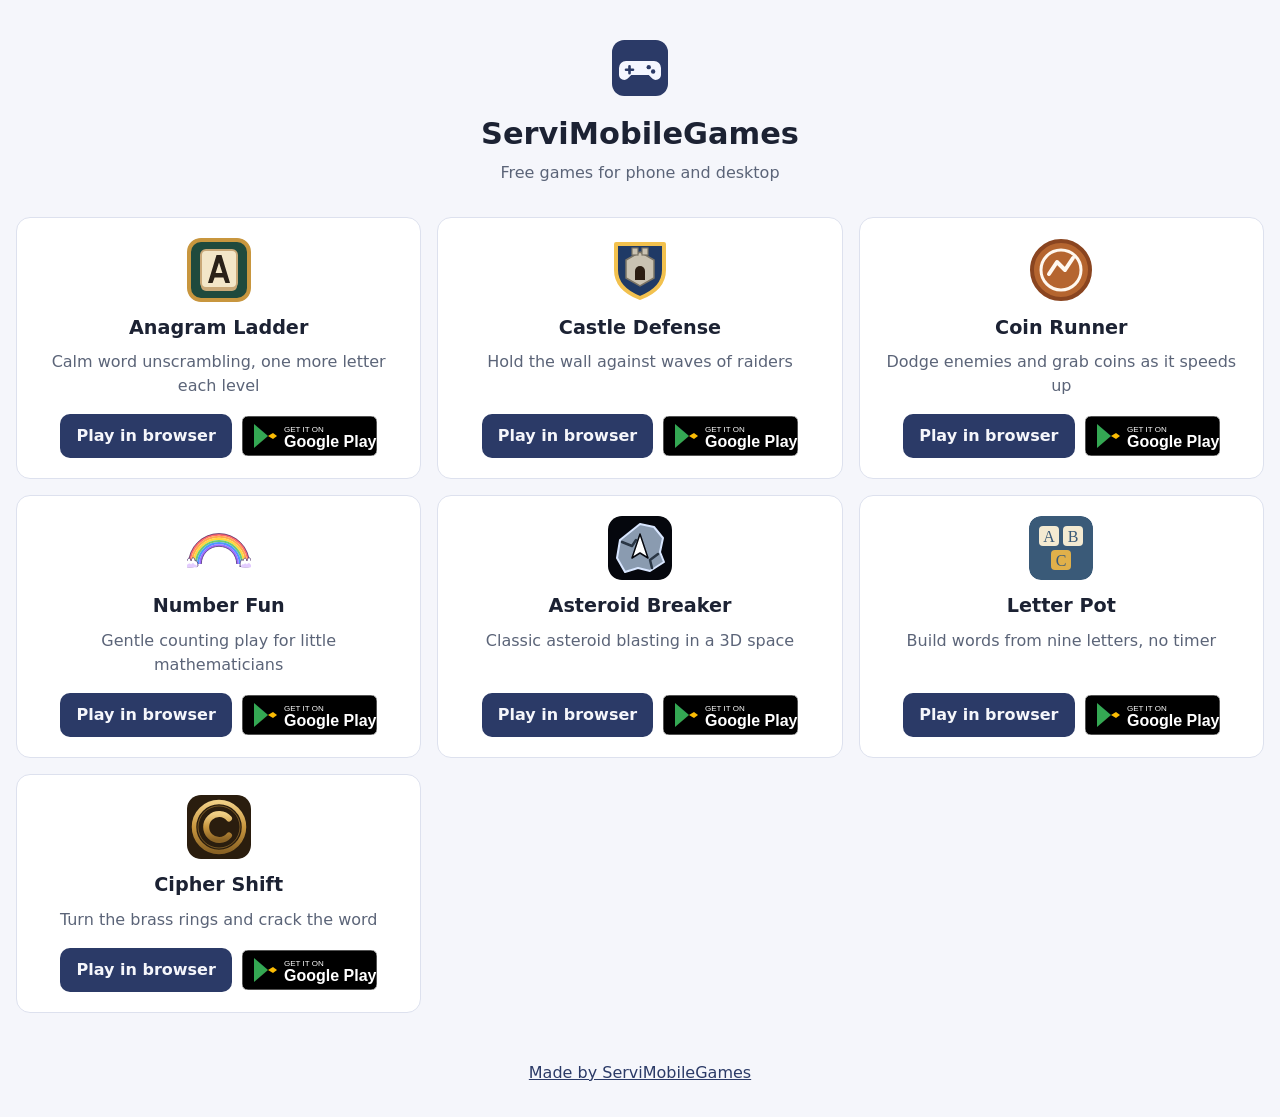
==== index.html @ 421587e9 "Hub site: landing page, 7 web games, Pages workflow" ====
<!doctype html>
<html lang="en"><head><meta charset="utf-8">
<meta name="viewport" content="width=device-width,initial-scale=1">
<title>ServiMobileGames</title>
<meta name="description" content="Free games for phone and desktop from ServiMobileGames. Play in your browser or get them on Google Play.">
<meta property="og:title" content="ServiMobileGames">
<meta property="og:description" content="Free games for phone and desktop.">
<meta property="og:type" content="website">
<link rel="icon" href="favicon.svg" type="image/svg+xml">
<style>
:root{--bg:#f5f6fb;--fg:#1c2233;--card:#fff;--mute:#5b6478;--acc:#2b3a67;--line:#dde1ee}
@media(prefers-color-scheme:dark){:root{--bg:#12151f;--fg:#e8ebf5;--card:#1b2030;--mute:#9aa3b8;--acc:#8fa4ff;--line:#2a3148}}
*{box-sizing:border-box}
body{margin:0;font:16px/1.5 system-ui,-apple-system,Segoe UI,Roboto,sans-serif;background:var(--bg);color:var(--fg)}
header{text-align:center;padding:40px 16px 16px}
header img{width:56px;height:56px}
h1{margin:8px 0 4px;font-size:1.9rem}
header p{margin:0;color:var(--mute)}
main{max-width:1400px;margin:0 auto;padding:16px}
#grid{display:grid;grid-template-columns:1fr;gap:16px}
@media(min-width:640px){#grid{grid-template-columns:repeat(2,1fr)}}
@media(min-width:1000px){#grid{grid-template-columns:repeat(3,1fr)}}
@media(min-width:1500px){#grid{grid-template-columns:repeat(4,1fr)}}
.card{background:var(--card);border:1px solid var(--line);border-radius:14px;padding:20px;display:flex;flex-direction:column;align-items:center;text-align:center;gap:8px}
.card img{width:64px;height:64px;border-radius:12px}
.card h2{margin:4px 0 0;font-size:1.2rem}
.card p{margin:0;color:var(--mute);flex:1}
.acts{display:flex;gap:10px;align-items:center;flex-wrap:wrap;justify-content:center;margin-top:8px}
.btn{background:var(--acc);color:var(--bg);padding:10px 16px;border-radius:10px;text-decoration:none;font-weight:600;min-height:44px;display:inline-flex;align-items:center}
.gp{display:inline-flex;min-height:44px;align-items:center;text-decoration:none}
footer{text-align:center;padding:32px 16px;color:var(--mute)}
footer a{color:var(--acc)}
</style></head><body>
<header><img src="favicon.svg" alt=""><h1>ServiMobileGames</h1><p>Free games for phone and desktop</p></header>
<main><div id="grid">
<div class="card"><img src="anagram-game/favicon.svg" alt="" width="64" height="64"><h2>Anagram Ladder</h2><p>Calm word unscrambling, one more letter each level</p><div class="acts"><a class="btn" href="./anagram-game/">Play in browser</a><a class="gp" href="https://play.google.com/store/apps/details?id=com.servimobilegames.anagramladder">Google Play</a></div></div>
<div class="card"><img src="castle-defense/favicon.svg" alt="" width="64" height="64"><h2>Castle Defense</h2><p>Hold the wall against waves of raiders</p><div class="acts"><a class="btn" href="./castle-defense/">Play in browser</a><a class="gp" href="https://play.google.com/store/apps/details?id=com.servimobilegames.castledefense">Google Play</a></div></div>
<div class="card"><img src="coin-runner/favicon.svg" alt="" width="64" height="64"><h2>Coin Runner</h2><p>Dodge enemies and grab coins as it speeds up</p><div class="acts"><a class="btn" href="./coin-runner/">Play in browser</a><a class="gp" href="https://play.google.com/store/apps/details?id=com.servimobilegames.coinrunner">Google Play</a></div></div>
<div class="card"><img src="number-game/favicon.svg" alt="" width="64" height="64"><h2>Number Fun</h2><p>Gentle counting play for little mathematicians</p><div class="acts"><a class="btn" href="./number-game/">Play in browser</a><a class="gp" href="https://play.google.com/store/apps/details?id=com.servimobilegames.numberfun">Google Play</a></div></div>
<div class="card"><img src="shooter/favicon.svg" alt="" width="64" height="64"><h2>Asteroid Breaker</h2><p>Classic asteroid blasting in a 3D space</p><div class="acts"><a class="btn" href="./shooter/">Play in browser</a><a class="gp" href="https://play.google.com/store/apps/details?id=com.servimobilegames.asteroidbreaker">Google Play</a></div></div>
<div class="card"><img src="word-game/favicon.svg" alt="" width="64" height="64"><h2>Letter Pot</h2><p>Build words from nine letters, no timer</p><div class="acts"><a class="btn" href="./word-game/">Play in browser</a><a class="gp" href="https://play.google.com/store/apps/details?id=com.servimobilegames.letterpot">Google Play</a></div></div>
<div class="card"><img src="cipher-shift/favicon.svg" alt="" width="64" height="64"><h2>Cipher Shift</h2><p>Turn the brass rings and crack the word</p><div class="acts"><a class="btn" href="./cipher-shift/">Play in browser</a><a class="gp" href="https://play.google.com/store/apps/details?id=com.servimobilegames.ciphershift">Google Play</a></div></div>
</div></main>
<footer><a id="dev" href="https://play.google.com/store/apps/dev?id=PLACEHOLDER_DEV_ID">Made by ServiMobileGames</a></footer>
<script>
(function () {
  var badge = '<svg xmlns="http://www.w3.org/2000/svg" width="135" height="40" viewBox="0 0 135 40" role="img" aria-label="Get it on Google Play"><rect width="135" height="40" rx="6" fill="#000" stroke="#a6a6a6"/><path d="M12 8l14 12-14 12z" fill="#34a853"/><path d="M12 8l10 8.5L26 20z" fill="#4285f4"/><path d="M12 32l10-8.5L26 20z" fill="#ea4335"/><path d="M26 20l5-3 4 3-4 3z" fill="#fbbc04"/><text x="42" y="16" fill="#fff" font-family="Arial,sans-serif" font-size="8">GET IT ON</text><text x="42" y="31" fill="#fff" font-family="Arial,sans-serif" font-size="16" font-weight="bold">Google Play</text></svg>';
  var MAP = { "&": "&amp;", "<": "&lt;", ">": "&gt;", '"': "&quot;" };
  function esc(s) { return String(s).replace(/[&<>"]/g, function (c) { return MAP[c]; }); }
  fetch("games.json").then(function (r) { if (!r.ok) throw new Error("bad"); return r.json(); }).then(function (d) {
    document.getElementById("dev").href = d.playDeveloper;
    document.getElementById("grid").innerHTML = d.games.map(function (g) {
      return '<div class="card"><img src="' + esc(g.icon) + '" alt="" width="64" height="64"><h2>' + esc(g.title) +
        '</h2><p>' + esc(g.tagline) + '</p><div class="acts"><a class="btn" href="./' + esc(g.slug) +
        '/">Play in browser</a><a class="gp" href="' + esc(g.play) + '">' + badge + '</a></div></div>';
    }).join("");
  }).catch(function () {});
})();
</script></body></html>
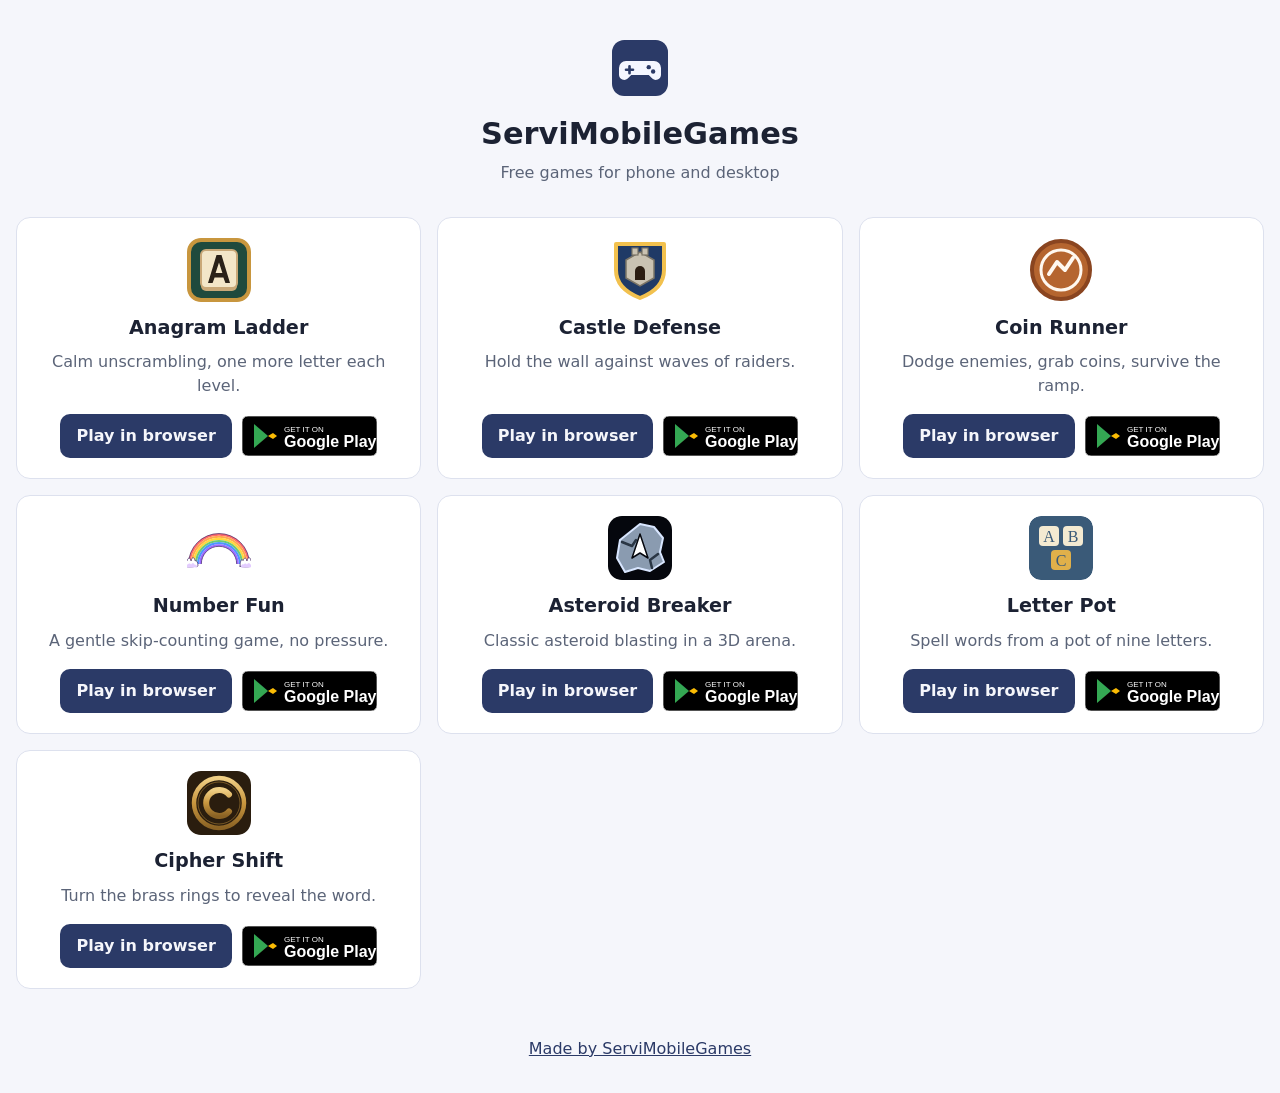
==== commit 7c0291b9: "Share cards and Open Graph tags" ====
--- a/index.html
+++ b/index.html
@@ -6,6 +6,10 @@
 <meta property="og:title" content="ServiMobileGames">
 <meta property="og:description" content="Free games for phone and desktop.">
 <meta property="og:type" content="website">
+<meta property="og:image" content="https://ugots.github.io/servimobilegames/share.png">
+<meta property="og:url" content="https://ugots.github.io/servimobilegames/">
+<meta name="twitter:card" content="summary_large_image">
+<meta name="twitter:image" content="https://ugots.github.io/servimobilegames/share.png">
 <link rel="icon" href="favicon.svg" type="image/svg+xml">
 <style>
 :root{--bg:#f5f6fb;--fg:#1c2233;--card:#fff;--mute:#5b6478;--acc:#2b3a67;--line:#dde1ee}
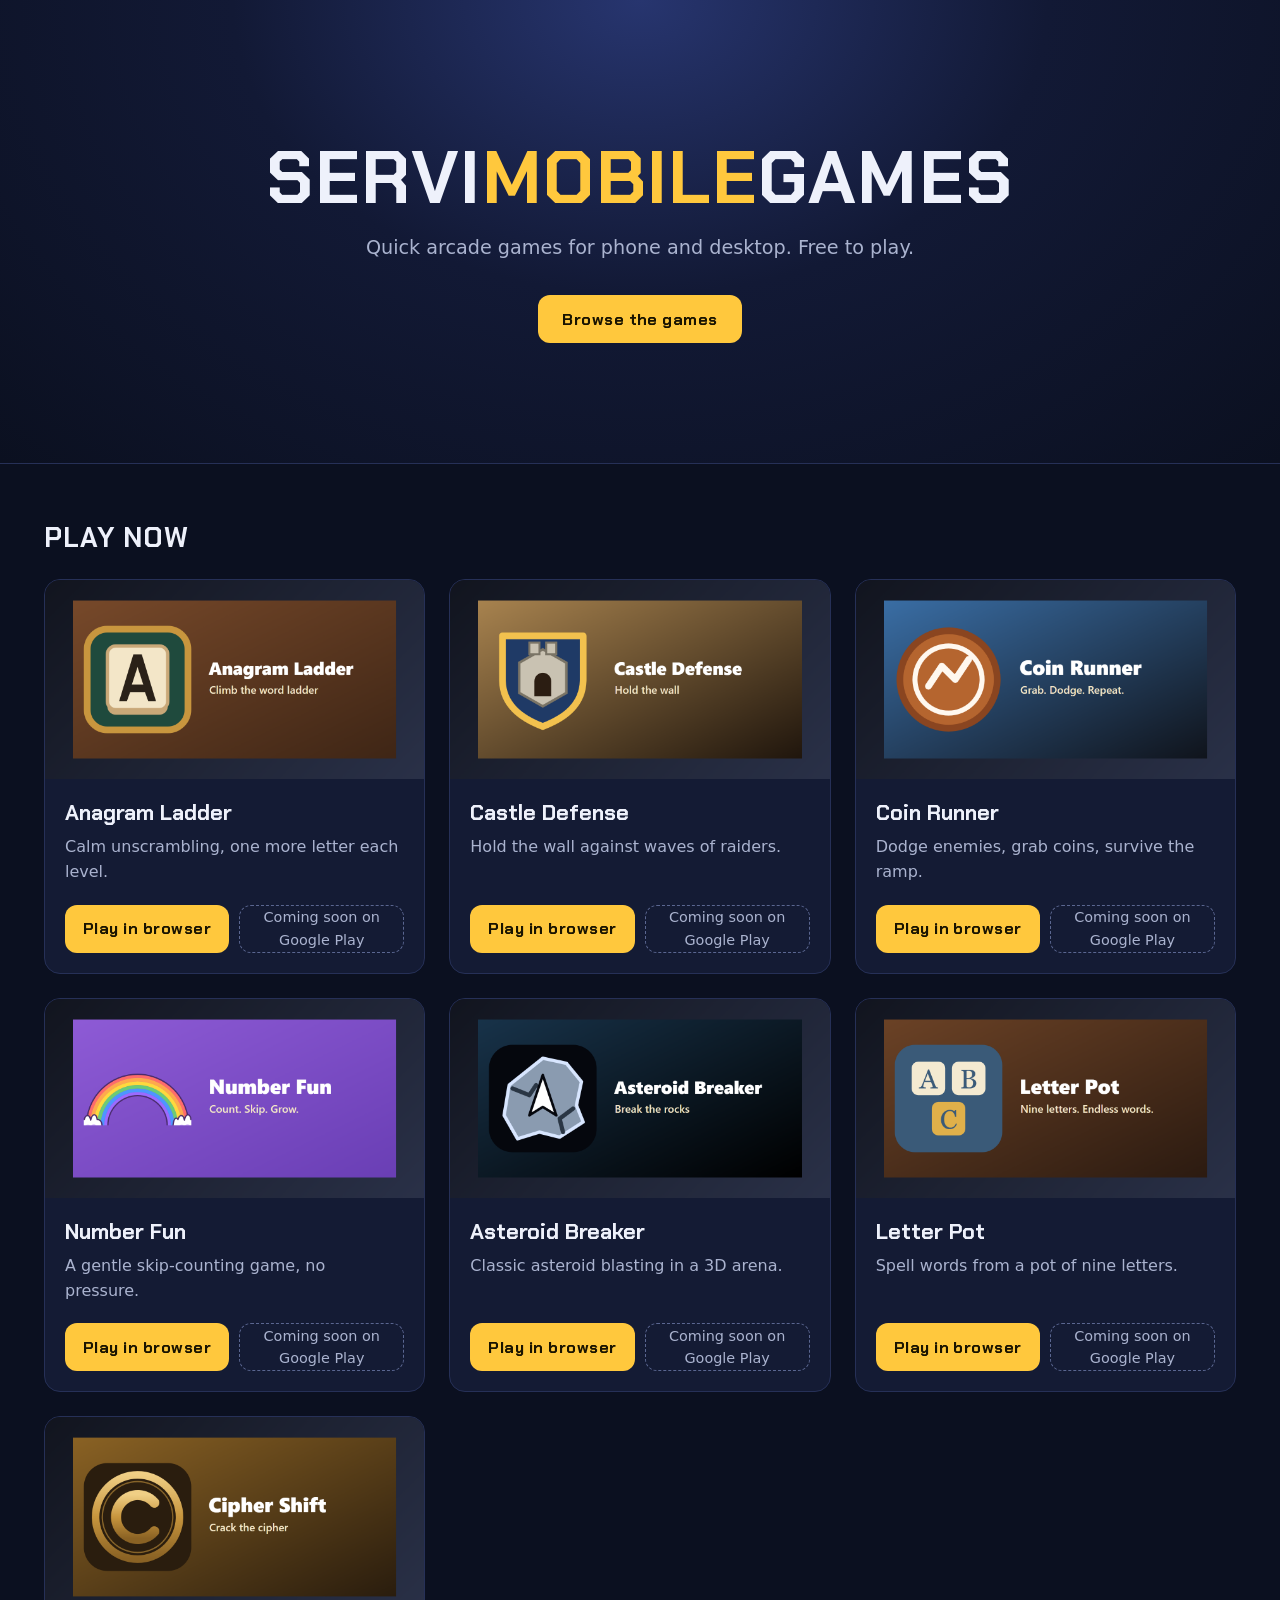
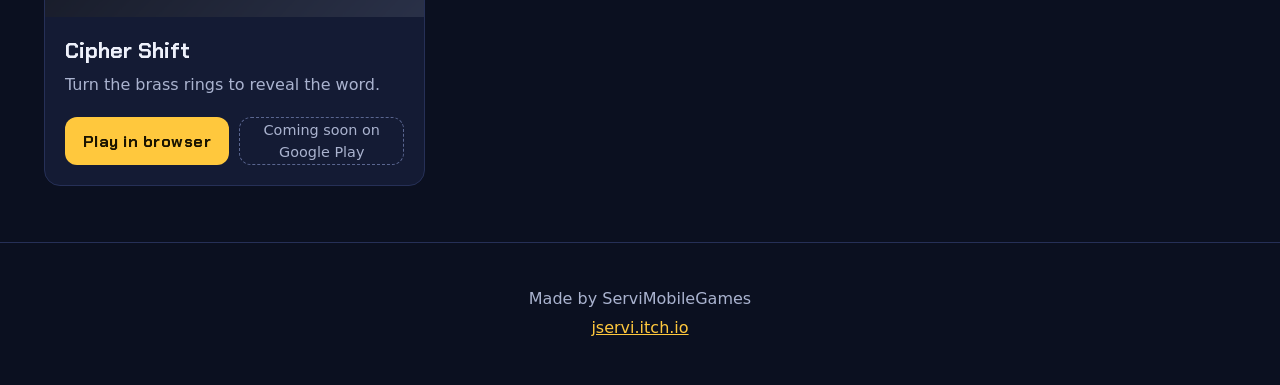
==== commit a4e5dd0a: "Redesign hub landing page Co-Authored-By: Claude Fable 5.1 <noreply@anthropic.com>" ====
--- a/index.html
+++ b/index.html
@@ -11,52 +11,68 @@
 <meta name="twitter:card" content="summary_large_image">
 <meta name="twitter:image" content="https://ugots.github.io/servimobilegames/share.png">
 <link rel="icon" href="favicon.svg" type="image/svg+xml">
+<link rel="preconnect" href="https://fonts.googleapis.com"><link rel="preconnect" href="https://fonts.gstatic.com" crossorigin>
+<link href="https://fonts.googleapis.com/css2?family=Chakra+Petch:wght@600;700&display=swap" rel="stylesheet">
 <style>
-:root{--bg:#f5f6fb;--fg:#1c2233;--card:#fff;--mute:#5b6478;--acc:#2b3a67;--line:#dde1ee}
-@media(prefers-color-scheme:dark){:root{--bg:#12151f;--fg:#e8ebf5;--card:#1b2030;--mute:#9aa3b8;--acc:#8fa4ff;--line:#2a3148}}
+:root{--bg:#0b1020;--bg2:#121935;--card:#141b34;--fg:#eef1fb;--mute:#aab3cf;--acc:#ffc83d;--accfg:#1a1400;--line:#263057;--disp:"Chakra Petch",Impact,system-ui,sans-serif}
 *{box-sizing:border-box}
-body{margin:0;font:16px/1.5 system-ui,-apple-system,Segoe UI,Roboto,sans-serif;background:var(--bg);color:var(--fg)}
-header{text-align:center;padding:40px 16px 16px}
-header img{width:56px;height:56px}
-h1{margin:8px 0 4px;font-size:1.9rem}
-header p{margin:0;color:var(--mute)}
-main{max-width:1400px;margin:0 auto;padding:16px}
-#grid{display:grid;grid-template-columns:1fr;gap:16px}
-@media(min-width:640px){#grid{grid-template-columns:repeat(2,1fr)}}
-@media(min-width:1000px){#grid{grid-template-columns:repeat(3,1fr)}}
-@media(min-width:1500px){#grid{grid-template-columns:repeat(4,1fr)}}
-.card{background:var(--card);border:1px solid var(--line);border-radius:14px;padding:20px;display:flex;flex-direction:column;align-items:center;text-align:center;gap:8px}
-.card img{width:64px;height:64px;border-radius:12px}
-.card h2{margin:4px 0 0;font-size:1.2rem}
-.card p{margin:0;color:var(--mute);flex:1}
-.acts{display:flex;gap:10px;align-items:center;flex-wrap:wrap;justify-content:center;margin-top:8px}
-.btn{background:var(--acc);color:var(--bg);padding:10px 16px;border-radius:10px;text-decoration:none;font-weight:600;min-height:44px;display:inline-flex;align-items:center}
-.gp{display:inline-flex;min-height:44px;align-items:center;text-decoration:none}
-footer{text-align:center;padding:32px 16px;color:var(--mute)}
-footer a{color:var(--acc)}
+html{scroll-behavior:smooth}
+body{margin:0;font:16px/1.55 system-ui,-apple-system,Segoe UI,Roboto,sans-serif;background:var(--bg);color:var(--fg);overflow-x:hidden}
+a:focus-visible{outline:3px solid #fff;outline-offset:3px;box-shadow:0 0 0 6px var(--acc)}
+.hero{text-align:center;padding:96px 24px 80px;background:radial-gradient(ellipse at 50% 0,#27356f 0,var(--bg2) 45%,var(--bg) 100%);border-bottom:1px solid var(--line)}
+.hero h1{font:700 clamp(2.2rem,8vw,4.6rem)/1.05 var(--disp);margin:0 0 16px;letter-spacing:.02em;text-transform:uppercase}
+.hero h1 span{color:var(--acc)}
+.hero p{margin:0 auto 32px;max-width:34em;font-size:1.2rem;color:var(--mute)}
+.btn{display:inline-flex;align-items:center;justify-content:center;min-height:48px;padding:0 24px;border-radius:12px;background:var(--acc);color:var(--accfg);font:700 1rem var(--disp);letter-spacing:.03em;text-decoration:none;transition:transform .15s,filter .15s}
+.btn:hover{filter:brightness(1.1);transform:translateY(-2px)}
+main{max-width:1240px;margin:0 auto;padding:56px 24px}
+h2.sec{font:700 1.7rem var(--disp);text-transform:uppercase;letter-spacing:.04em;margin:0 0 24px}
+#grid{display:grid;grid-template-columns:repeat(2,1fr);gap:24px}
+.card{background:var(--card);border:1px solid var(--line);border-radius:16px;overflow:hidden;display:flex;flex-direction:column;transition:transform .2s,border-color .2s,box-shadow .2s}
+.card:hover{transform:translateY(-6px);border-color:var(--acc);box-shadow:0 14px 34px rgba(0,0,0,.5)}
+.art{display:block;width:100%;height:auto;aspect-ratio:1200/630;object-fit:cover;background:var(--bg2)}
+.body{padding:20px;display:flex;flex-direction:column;gap:8px;flex:1}
+.body h3{margin:0;font:700 1.35rem var(--disp)}
+.body p{margin:0;color:var(--mute);flex:1}
+.acts{display:flex;flex-direction:column;gap:10px;margin-top:12px}
+.soon{display:flex;align-items:center;justify-content:center;min-height:44px;border:1px dashed #5a6690;border-radius:12px;color:var(--mute);font-size:.9rem;text-align:center;padding:0 12px}
+.gp{display:flex;align-items:center;justify-content:center;min-height:44px;border:1px solid #5a6690;border-radius:12px;color:var(--fg);text-decoration:none;font-weight:600}
+.nojs{color:var(--mute)}.nojs a{color:var(--acc)}
+footer{text-align:center;padding:40px 24px;border-top:1px solid var(--line);color:var(--mute)}
+footer a{color:var(--acc)}footer p{margin:4px 0}
+@media(min-width:900px){#grid{grid-template-columns:repeat(3,1fr)}.acts{flex-direction:row}.acts .btn{padding:0 18px}.soon,.gp{flex:1}.hero{padding:140px 24px 120px}}
+@media(max-width:599px){
+.hero{padding:56px 16px 48px}.hero p{font-size:1.05rem}
+.hero .btn{width:100%}
+main{padding:32px 16px}
+#grid{grid-template-columns:1fr;gap:20px}
+.card:hover{transform:none}
+.acts .btn,.soon,.gp{width:100%;min-height:48px}
+}
+@media(prefers-reduced-motion:reduce){*{transition:none!important;scroll-behavior:auto!important}}
 </style></head><body>
-<header><img src="favicon.svg" alt=""><h1>ServiMobileGames</h1><p>Free games for phone and desktop</p></header>
-<main><div id="grid">
-<div class="card"><img src="anagram-game/favicon.svg" alt="" width="64" height="64"><h2>Anagram Ladder</h2><p>Calm word unscrambling, one more letter each level</p><div class="acts"><a class="btn" href="./anagram-game/">Play in browser</a><a class="gp" href="https://play.google.com/store/apps/details?id=com.servimobilegames.anagramladder">Google Play</a></div></div>
-<div class="card"><img src="castle-defense/favicon.svg" alt="" width="64" height="64"><h2>Castle Defense</h2><p>Hold the wall against waves of raiders</p><div class="acts"><a class="btn" href="./castle-defense/">Play in browser</a><a class="gp" href="https://play.google.com/store/apps/details?id=com.servimobilegames.castledefense">Google Play</a></div></div>
-<div class="card"><img src="coin-runner/favicon.svg" alt="" width="64" height="64"><h2>Coin Runner</h2><p>Dodge enemies and grab coins as it speeds up</p><div class="acts"><a class="btn" href="./coin-runner/">Play in browser</a><a class="gp" href="https://play.google.com/store/apps/details?id=com.servimobilegames.coinrunner">Google Play</a></div></div>
-<div class="card"><img src="number-game/favicon.svg" alt="" width="64" height="64"><h2>Number Fun</h2><p>Gentle counting play for little mathematicians</p><div class="acts"><a class="btn" href="./number-game/">Play in browser</a><a class="gp" href="https://play.google.com/store/apps/details?id=com.servimobilegames.numberfun">Google Play</a></div></div>
-<div class="card"><img src="shooter/favicon.svg" alt="" width="64" height="64"><h2>Asteroid Breaker</h2><p>Classic asteroid blasting in a 3D space</p><div class="acts"><a class="btn" href="./shooter/">Play in browser</a><a class="gp" href="https://play.google.com/store/apps/details?id=com.servimobilegames.asteroidbreaker">Google Play</a></div></div>
-<div class="card"><img src="word-game/favicon.svg" alt="" width="64" height="64"><h2>Letter Pot</h2><p>Build words from nine letters, no timer</p><div class="acts"><a class="btn" href="./word-game/">Play in browser</a><a class="gp" href="https://play.google.com/store/apps/details?id=com.servimobilegames.letterpot">Google Play</a></div></div>
-<div class="card"><img src="cipher-shift/favicon.svg" alt="" width="64" height="64"><h2>Cipher Shift</h2><p>Turn the brass rings and crack the word</p><div class="acts"><a class="btn" href="./cipher-shift/">Play in browser</a><a class="gp" href="https://play.google.com/store/apps/details?id=com.servimobilegames.ciphershift">Google Play</a></div></div>
-</div></main>
-<footer><a id="dev" href="https://play.google.com/store/apps/dev?id=PLACEHOLDER_DEV_ID">Made by ServiMobileGames</a></footer>
+<section class="hero"><h1>Servi<span>Mobile</span>Games</h1><p>Quick arcade games for phone and desktop. Free to play.</p><a class="btn" href="#games">Browse the games</a></section>
+<main id="games"><h2 class="sec">Play now</h2>
+<div id="grid"><p class="nojs">Loading games... With JavaScript off, play directly: <a href="anagram-game/">Anagram Ladder</a>, <a href="castle-defense/">Castle Defense</a>, <a href="coin-runner/">Coin Runner</a>, <a href="number-game/">Number Fun</a>, <a href="shooter/">Asteroid Breaker</a>, <a href="word-game/">Letter Pot</a>, <a href="cipher-shift/">Cipher Shift</a>.</p></div></main>
+<footer><p>Made by ServiMobileGames</p><p><a href="https://jservi.itch.io">jservi.itch.io</a></p></footer>
 <script>
 (function () {
-  var badge = '<svg xmlns="http://www.w3.org/2000/svg" width="135" height="40" viewBox="0 0 135 40" role="img" aria-label="Get it on Google Play"><rect width="135" height="40" rx="6" fill="#000" stroke="#a6a6a6"/><path d="M12 8l14 12-14 12z" fill="#34a853"/><path d="M12 8l10 8.5L26 20z" fill="#4285f4"/><path d="M12 32l10-8.5L26 20z" fill="#ea4335"/><path d="M26 20l5-3 4 3-4 3z" fill="#fbbc04"/><text x="42" y="16" fill="#fff" font-family="Arial,sans-serif" font-size="8">GET IT ON</text><text x="42" y="31" fill="#fff" font-family="Arial,sans-serif" font-size="16" font-weight="bold">Google Play</text></svg>';
+  // Google Play ids are placeholders until real ones land. A game counts as "coming soon"
+  // while its play URL contains "placeholder" or its package starts with PLACEHOLDER_PREFIX.
+  // Set a real package/URL in games.json (and change the prefix) and the badge flips to a live link.
+  var PLACEHOLDER_PREFIX = "com.servimobilegames.";
+  function isPlaceholder(g) {
+    return /placeholder/i.test(g.play || "") || String(g.package || "").indexOf(PLACEHOLDER_PREFIX) === 0;
+  }
   var MAP = { "&": "&amp;", "<": "&lt;", ">": "&gt;", '"': "&quot;" };
   function esc(s) { return String(s).replace(/[&<>"]/g, function (c) { return MAP[c]; }); }
   fetch("games.json").then(function (r) { if (!r.ok) throw new Error("bad"); return r.json(); }).then(function (d) {
-    document.getElementById("dev").href = d.playDeveloper;
     document.getElementById("grid").innerHTML = d.games.map(function (g) {
-      return '<div class="card"><img src="' + esc(g.icon) + '" alt="" width="64" height="64"><h2>' + esc(g.title) +
-        '</h2><p>' + esc(g.tagline) + '</p><div class="acts"><a class="btn" href="./' + esc(g.slug) +
-        '/">Play in browser</a><a class="gp" href="' + esc(g.play) + '">' + badge + '</a></div></div>';
+      var play = isPlaceholder(g) ? '<span class="soon">Coming soon on Google Play</span>'
+        : '<a class="gp" href="' + esc(g.play) + '">Get it on Google Play</a>';
+      return '<article class="card"><a href="./' + esc(g.slug) + '/" tabindex="-1" aria-hidden="true"><img class="art" src="share/' + esc(g.slug) +
+        '.png" alt="" width="1200" height="630" loading="lazy"></a><div class="body"><h3>' + esc(g.title) + '</h3><p>' + esc(g.tagline) +
+        '</p><div class="acts"><a class="btn" href="./' + esc(g.slug) + '/">Play in browser</a>' + play + '</div></div></article>';
     }).join("");
   }).catch(function () {});
 })();
